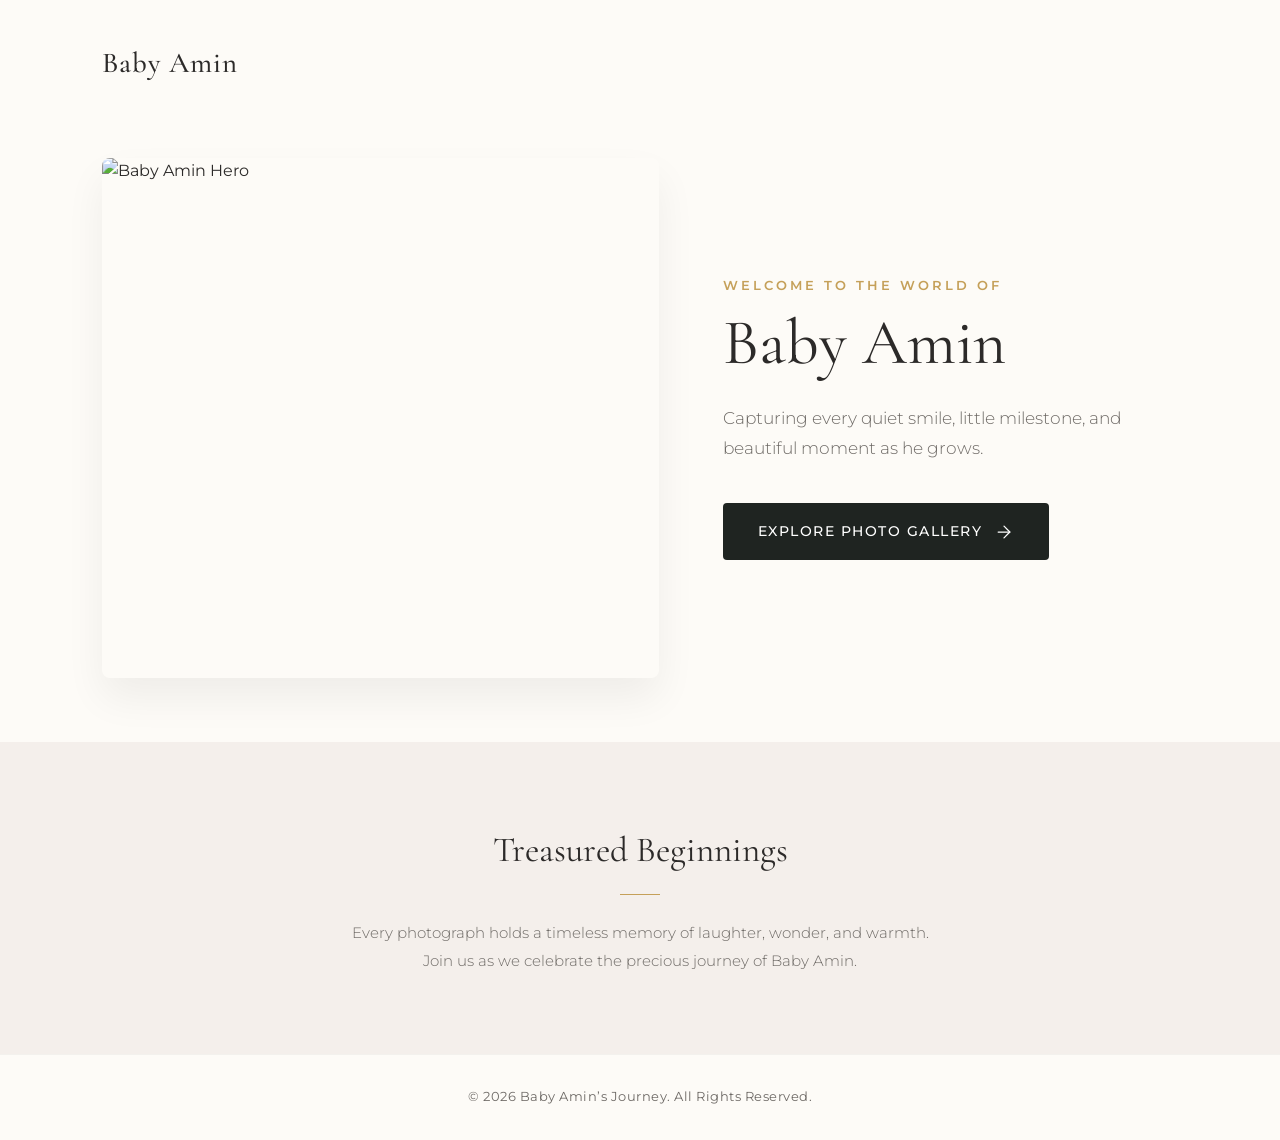
==== index.html @ 25e8c373 "Initial commit for Baby Amin website" ====
<!DOCTYPE html>
<html lang="en">
<head>
    <meta charset="UTF-8">
    <meta name="viewport" content="width=device-width, initial-scale=1.0">
    <title>Baby Amin | Precious Moments</title>
    <!-- Google Fonts for High-Class Typography -->
    <link rel="preconnect" href="https://fonts.googleapis.com">
    <link rel="preconnect" href="https://fonts.gstatic.com" crossorigin>
    <link href="https://fonts.googleapis.com/css2?family=Cormorant+Garamond:ital,wght@0,400;0,500;0,600;1,400&family=Montserrat:wght@300;400;500;600&display=swap" rel="stylesheet">
    <link rel="stylesheet" href="/style.css">
</head>
<body>

    <div class="page-container">
        <!-- Elegant Header & Navigation -->
        <header class="navbar">
            <div class="logo">
                <a href="#">Baby Amin</a>
            </div>
            <nav>
                <ul class="nav-links">
                  
                </ul>
            </nav>
        </header>

        <!-- Main Hero Section -->
        <main class="hero-section">
            <div class="hero-image-wrapper">
                <img src="/amin_hero.jpg" alt="Baby Amin Hero" class="hero-image">
                <div class="image-overlay"></div>
            </div>

            <div class="hero-content">
                <span class="subheading">Welcome to the World of</span>
                <h1 class="main-heading">Baby Amin</h1>
                <p class="tagline">Capturing every quiet smile, little milestone, and beautiful moment as he grows.</p>
                
                <div class="action-container">
                    <a href="gallery.html" class="btn-primary">
                        <span>Explore Photo Gallery</span>
                        <svg class="arrow-icon" xmlns="http://www.w3.org/2000/svg" width="20" height="20" viewBox="0 0 24 24" fill="none" stroke="currentColor" stroke-width="1.5" stroke-linecap="round" stroke-linejoin="round">
                            <line x1="5" y1="12" x2="19" y2="12"></line>
                            <polyline points="12 5 19 12 12 19"></polyline>
                        </svg>
                    </a>
                </div>
            </div>
        </main>

        <!-- Brief Story Highlight Section -->
        <section id="about" class="story-section">
            <div class="story-content">
                <h2>Treasured Beginnings</h2>
                <div class="divider"></div>
                <p>Every photograph holds a timeless memory of laughter, wonder, and warmth. Join us as we celebrate the precious journey of Baby Amin.</p>
            </div>
        </section>

        <!-- Refined Footer -->
        <footer class="site-footer">
            <div class="footer-content">
                <p class="copyright">&copy; 2026 Baby Amin’s Journey. All Rights Reserved.</p>
            </div>
        </footer>
    </div>

</body>
</html>
---- style.css ----
/* ==========================================================================
   Base Styles & Reset
   ========================================================================== */
*, *::before, *::after {
    margin: 0;
    padding: 0;
    box-sizing: border-box;
}

:root {
    --bg-primary: #FDFBF7;       /* Soft alabaster white */
    --bg-secondary: #F4EFEB;     /* Warm neutral grey-beige */
    --text-primary: #2C2A29;     /* Deep charcoal */
    --text-secondary: #6E6A66;   /* Muted warm grey */
    --accent-gold: #C5A059;      /* Subtle muted gold */
    --accent-dark: #1F2421;      /* Deep midnight tint */
    --font-serif: 'Cormorant Garamond', Georgia, serif;
    --font-sans: 'Montserrat', sans-serif;
    --transition-smooth: all 0.4s cubic-bezier(0.25, 1, 0.5, 1);
}

body {
    background-color: var(--bg-primary);
    color: var(--text-primary);
    font-family: var(--font-sans);
    line-height: 1.6;
    -webkit-font-smoothing: antialiased;
}

.page-container {
    display: flex;
    flex-direction: column;
    min-height: 100vh;
}

/* ==========================================================================
   Navigation Header
   ========================================================================== */
.navbar {
    display: flex;
    justify-content: space-between;
    align-items: center;
    padding: 2.5rem 8%;
    background-color: transparent;
}

.logo a {
    font-family: var(--font-serif);
    font-size: 1.8rem;
    font-weight: 500;
    letter-spacing: 1px;
    color: var(--text-primary);
    text-decoration: none;
    transition: var(--transition-smooth);
}

.logo a:hover {
    color: var(--accent-gold);
}

.nav-links {
    display: flex;
    list-style: none;
    gap: 2.5rem;
}

.nav-links a {
    text-decoration: none;
    color: var(--text-secondary);
    font-size: 0.85rem;
    font-weight: 500;
    letter-spacing: 2px;
    text-transform: uppercase;
    transition: var(--transition-smooth);
    position: relative;
}

.nav-links a::after {
    content: '';
    position: absolute;
    width: 0%;
    height: 1px;
    bottom: -4px;
    left: 0;
    background-color: var(--accent-gold);
    transition: var(--transition-smooth);
}

.nav-links a:hover,
.nav-links a.active {
    color: var(--text-primary);
}

.nav-links a:hover::after,
.nav-links a.active::after {
    width: 100%;
}

/* ==========================================================================
   Hero Section
   ========================================================================== */
.hero-section {
    display: grid;
    grid-template-columns: 1.1fr 0.9fr;
    align-items: center;
    padding: 2rem 8% 4rem;
    gap: 4rem;
    flex: 1;
}

.hero-image-wrapper {
    position: relative;
    border-radius: 8px;
    overflow: hidden;
    box-shadow: 0 20px 40px rgba(0, 0, 0, 0.06);
}

.hero-image {
    width: 100%;
    height: 520px;
    object-fit: cover;
    display: block;
    transition: transform 0.8s ease;
}

.hero-image-wrapper:hover .hero-image {
    transform: scale(1.02);
}

.hero-content {
    display: flex;
    flex-direction: column;
    justify-content: center;
}

.subheading {
    font-family: var(--font-sans);
    font-size: 0.8rem;
    font-weight: 600;
    letter-spacing: 3px;
    text-transform: uppercase;
    color: var(--accent-gold);
    margin-bottom: 0.75rem;
}

.main-heading {
    font-family: var(--font-serif);
    font-size: 4rem;
    font-weight: 400;
    line-height: 1.1;
    color: var(--text-primary);
    margin-bottom: 1.5rem;
}

.tagline {
    font-size: 1.05rem;
    color: var(--text-secondary);
    font-weight: 300;
    line-height: 1.8;
    margin-bottom: 2.5rem;
    max-width: 440px;
}

/* CTA Button */
.btn-primary {
    display: inline-flex;
    align-items: center;
    gap: 12px;
    background-color: var(--accent-dark);
    color: #FFFFFF;
    padding: 1.1rem 2.2rem;
    border-radius: 4px;
    text-decoration: none;
    font-size: 0.85rem;
    font-weight: 500;
    letter-spacing: 1.5px;
    text-transform: uppercase;
    transition: var(--transition-smooth);
    width: fit-content;
}

.btn-primary .arrow-icon {
    transition: transform 0.3s ease;
}

.btn-primary:hover {
    background-color: var(--accent-gold);
    box-shadow: 0 10px 20px rgba(197, 160, 89, 0.2);
}

.btn-primary:hover .arrow-icon {
    transform: translateX(4px);
}

/* ==========================================================================
   Story Highlight Section
   ========================================================================== */
.story-section {
    background-color: var(--bg-secondary);
    padding: 5rem 8%;
    text-align: center;
}

.story-content {
    max-width: 600px;
    margin: 0 auto;
}

.story-content h2 {
    font-family: var(--font-serif);
    font-size: 2.2rem;
    font-weight: 400;
    color: var(--text-primary);
    margin-bottom: 1rem;
}

.divider {
    width: 40px;
    height: 1px;
    background-color: var(--accent-gold);
    margin: 0 auto 1.5rem;
}

.story-content p {
    font-size: 0.95rem;
    color: var(--text-secondary);
    font-weight: 300;
    line-height: 1.8;
}

/* ==========================================================================
   Footer
   ========================================================================== */
.site-footer {
    padding: 2rem 8%;
    text-align: center;
    background-color: var(--bg-primary);
    border-top: 1px solid rgba(0, 0, 0, 0.04);
}

.footer-content .copyright {
    font-size: 0.8rem;
    color: var(--text-secondary);
    letter-spacing: 0.5px;
}

/* ==========================================================================
   Responsive Design
   ========================================================================== */
@media (max-width: 900px) {
    .navbar {
        flex-direction: column;
        gap: 1.5rem;
        padding: 2rem 5%;
    }

    .hero-section {
        grid-template-columns: 1fr;
        padding: 1rem 5% 3rem;
        gap: 2.5rem;
    }

    .hero-image {
        height: 380px;
    }

    .main-heading {
        font-size: 3rem;
    }

    .hero-content {
        align-items: center;
        text-align: center;
    }

    .tagline {
        max-width: 100%;
    }
}
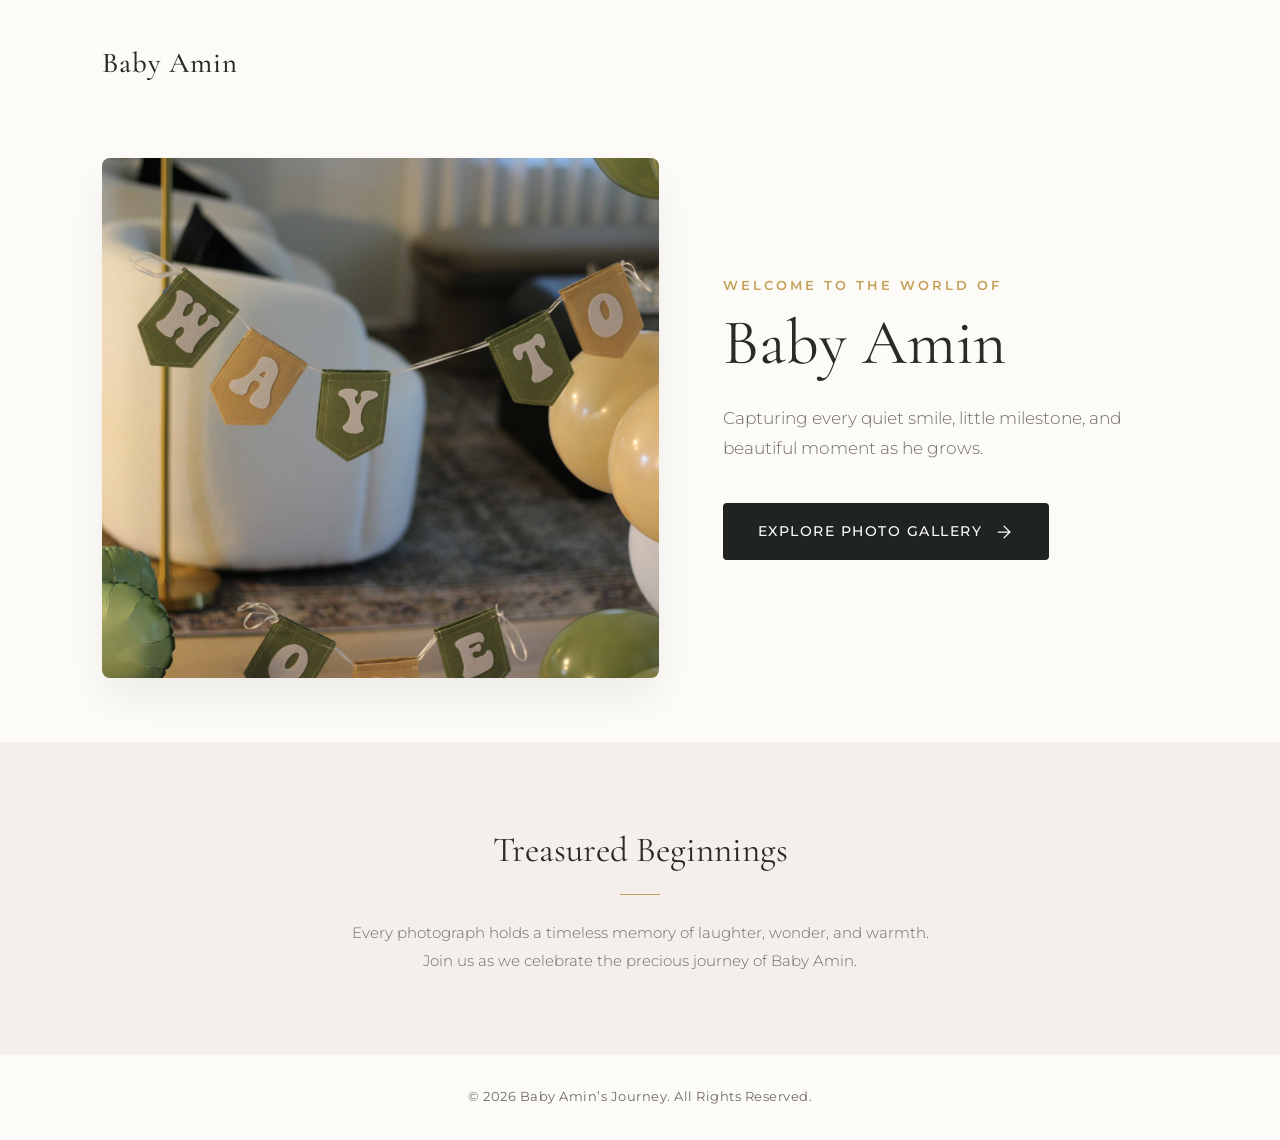
==== commit f1790c85: "Update index.html" ====
--- a/index.html
+++ b/index.html
@@ -8,7 +8,7 @@
     <link rel="preconnect" href="https://fonts.googleapis.com">
     <link rel="preconnect" href="https://fonts.gstatic.com" crossorigin>
     <link href="https://fonts.googleapis.com/css2?family=Cormorant+Garamond:ital,wght@0,400;0,500;0,600;1,400&family=Montserrat:wght@300;400;500;600&display=swap" rel="stylesheet">
-    <link rel="stylesheet" href="/style.css">
+    <link rel="stylesheet" href="style.css">
 </head>
 <body>
 
@@ -28,7 +28,7 @@
         <!-- Main Hero Section -->
         <main class="hero-section">
             <div class="hero-image-wrapper">
-                <img src="/amin_hero.jpg" alt="Baby Amin Hero" class="hero-image">
+                <img src="amin_hero.JPG" alt="Baby Amin Hero" class="hero-image">
                 <div class="image-overlay"></div>
             </div>
 
@@ -67,4 +67,4 @@
     </div>
 
 </body>
-</html>+</html>
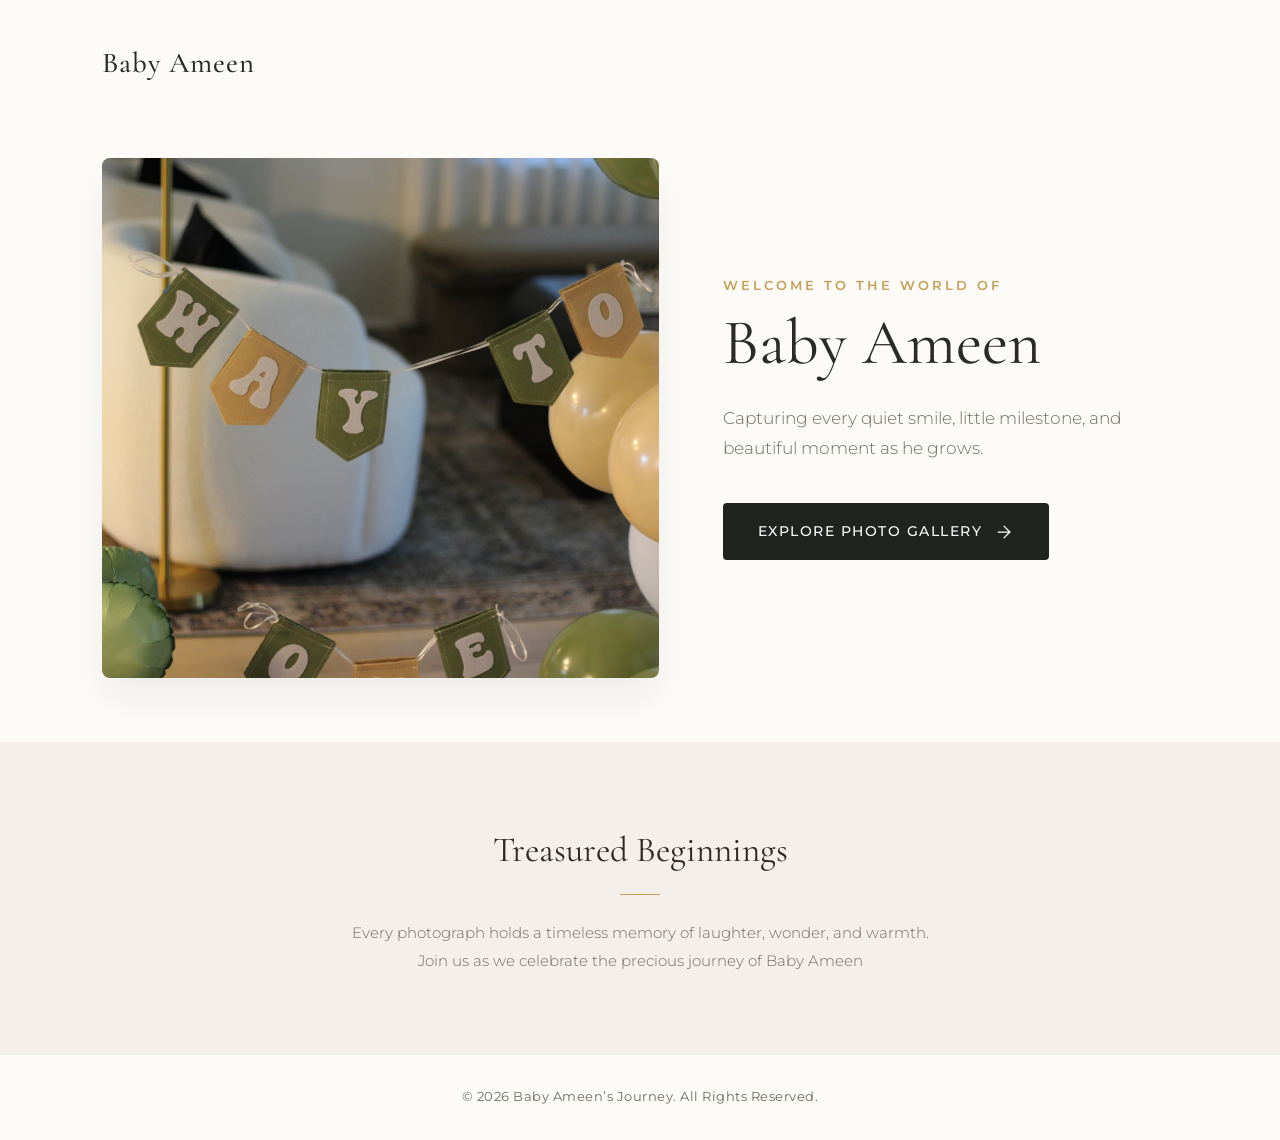
==== commit db50f4d7: "Update index.html" ====
--- a/index.html
+++ b/index.html
@@ -3,7 +3,7 @@
 <head>
     <meta charset="UTF-8">
     <meta name="viewport" content="width=device-width, initial-scale=1.0">
-    <title>Baby Amin | Precious Moments</title>
+    <title>Baby Ameen | Precious Moments</title>
     <!-- Google Fonts for High-Class Typography -->
     <link rel="preconnect" href="https://fonts.googleapis.com">
     <link rel="preconnect" href="https://fonts.gstatic.com" crossorigin>
@@ -16,7 +16,7 @@
         <!-- Elegant Header & Navigation -->
         <header class="navbar">
             <div class="logo">
-                <a href="#">Baby Amin</a>
+                <a href="#">Baby Ameen</a>
             </div>
             <nav>
                 <ul class="nav-links">
@@ -34,7 +34,7 @@
 
             <div class="hero-content">
                 <span class="subheading">Welcome to the World of</span>
-                <h1 class="main-heading">Baby Amin</h1>
+                <h1 class="main-heading">Baby Ameen</h1>
                 <p class="tagline">Capturing every quiet smile, little milestone, and beautiful moment as he grows.</p>
                 
                 <div class="action-container">
@@ -54,14 +54,14 @@
             <div class="story-content">
                 <h2>Treasured Beginnings</h2>
                 <div class="divider"></div>
-                <p>Every photograph holds a timeless memory of laughter, wonder, and warmth. Join us as we celebrate the precious journey of Baby Amin.</p>
+                <p>Every photograph holds a timeless memory of laughter, wonder, and warmth. Join us as we celebrate the precious journey of Baby Ameen</p>
             </div>
         </section>
 
         <!-- Refined Footer -->
         <footer class="site-footer">
             <div class="footer-content">
-                <p class="copyright">&copy; 2026 Baby Amin’s Journey. All Rights Reserved.</p>
+                <p class="copyright">&copy; 2026 Baby Ameen’s Journey. All Rights Reserved.</p>
             </div>
         </footer>
     </div>
